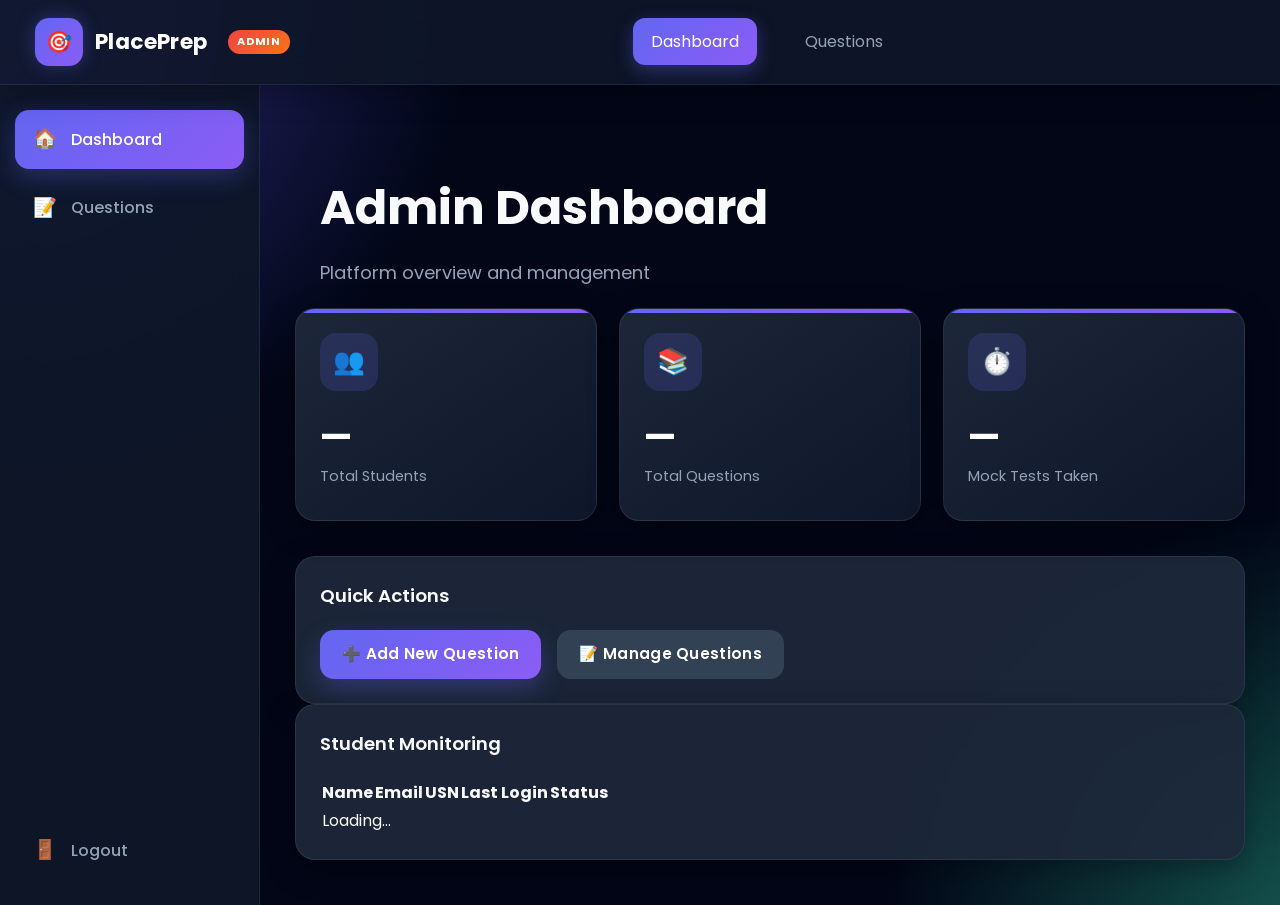
==== frontend/pages/admin-dashboard.html @ a9af1fd0 "Initial commit - Placement Preparation Portal" ====
<!DOCTYPE html>
<html lang="en">
<head>
  <meta charset="UTF-8">
  <meta name="viewport" content="width=device-width, initial-scale=1.0">
  <title>Admin Dashboard — PlacePrep</title>
  <link rel="stylesheet" href="../css/style.css">
  <style>
    .admin-badge {
      background: linear-gradient(135deg, var(--danger), #f97316);
      color: #fff; font-size: 0.7rem; font-weight: 700;
      padding: 0.2rem 0.6rem; border-radius: 999px; margin-left: 0.5rem;
    }
  </style>
</head>
<body>

<nav class="navbar">
  <div class="navbar-brand">
    <div class="logo-icon">🎯</div>
    PlacePrep <span class="admin-badge">ADMIN</span>
  </div>
  <ul class="navbar-nav">
    <li><a href="admin-dashboard.html" class="nav-link active">Dashboard</a></li>
    <li><a href="question-management.html" class="nav-link">Questions</a></li>
  </ul>
  <div class="navbar-end" id="navUser"></div>
</nav>

<div class="page-wrapper">
  <aside class="sidebar">
    <a class="sidebar-link active" href="admin-dashboard.html"><span class="icon">🏠</span>Dashboard</a>
    <a class="sidebar-link" href="question-management.html"><span class="icon">📝</span>Questions</a>
    <div style="flex:1"></div>
    <a class="sidebar-link" href="#" onclick="Auth.logout()"><span class="icon">🚪</span>Logout</a>
  </aside>

  <main class="main-content">
    <div class="page-header">
      <h1 class="page-title">Admin Dashboard</h1>
      <p class="page-subtitle">Platform overview and management</p>
    </div>

    <div class="stats-grid">
      <div class="stat-card" style="--accent-color: var(--primary)">
        <div class="stat-icon">👥</div>
        <div class="stat-value" id="totalStudents">—</div>
        <div class="stat-label">Total Students</div>
      </div>
      <div class="stat-card" style="--accent-color: var(--secondary)">
        <div class="stat-icon">📚</div>
        <div class="stat-value" id="totalQuestions">—</div>
        <div class="stat-label">Total Questions</div>
      </div>
      <div class="stat-card" style="--accent-color: var(--warning)">
        <div class="stat-icon">⏱️</div>
        <div class="stat-value" id="totalMockTests">—</div>
        <div class="stat-label">Mock Tests Taken</div>
      </div>
    </div>

    <div class="card mb-3">
      <div class="card-header">
        <span class="card-title">Quick Actions</span>
      </div>
      <div style="display:flex; gap:1rem; flex-wrap:wrap">
        <a href="question-management.html" class="btn btn-primary">➕ Add New Question</a>
        <a href="question-management.html" class="btn btn-secondary">📝 Manage Questions</a>
      </div>
    </div>

    <div class="card">
      <div class="card-header">
        <span class="card-title">Student Monitoring</span>
      </div>
      <div class="table-wrap">
        <table>
          <thead>
            <tr>
              <th>Name</th>
              <th>Email</th>
              <th>USN</th>
              <th>Last Login</th>
              <th>Status</th>
            </tr>
          </thead>
          <tbody id="studentsTable">
            <tr><td colspan="5" class="text-center text-muted">Loading…</td></tr>
          </tbody>
        </table>
      </div>
    </div>
  </main>
</div>

<script src="../js/api.js"></script>
<script>
  if (!requireAdmin()) throw '';
  initNavUser('navUser');

  async function loadAdminDashboard() {
    try {
      const data = await apiFetch('/admin/dashboard');
      document.getElementById('totalStudents').textContent  = data.totalStudents;
      document.getElementById('totalQuestions').textContent = data.totalQuestions;
      document.getElementById('totalMockTests').textContent = data.totalMockTests;
    } catch (e) {
      showToast('Failed to load dashboard stats: ' + e.message, 'error');
    }

    try {
      const students = await apiFetch('/admin/students');
      const tbody = document.getElementById('studentsTable');
      if (!students.length) {
        tbody.innerHTML = '<tr><td colspan="5" class="text-center text-muted">No students registered yet.</td></tr>';
        return;
      }
      tbody.innerHTML = students.map(s => `
        <tr>
          <td>${esc(s.name)}</td>
          <td>${esc(s.email)}</td>
          <td>${esc(s.usn)}</td>
          <td>${s.lastLogin === 'Never' ? '<span class="text-muted">Never</span>' : new Date(s.lastLogin).toLocaleString()}</td>
          <td>${s.isActive ? '<span class="badge badge-success">Active</span>' : '<span class="badge badge-danger">Inactive</span>'}</td>
        </tr>
      `).join('');
    } catch (e) {
      showToast('Failed to load students: ' + e.message, 'error');
    }
  }

  loadAdminDashboard();
</script>
</body>
</html>
---- frontend/css/style.css ----
/* =====================================================
   PLACEPREP UI - PART 1
   Fonts, Colors, Reset & Global Layout
===================================================== */

@import url('https://fonts.googleapis.com/css2?family=Poppins:wght@300;400;500;600;700;800&display=swap');

:root{

    --primary:#6366F1;
    --primary-light:#818CF8;
    --secondary:#8B5CF6;

    --success:#22C55E;
    --danger:#EF4444;
    --warning:#F59E0B;

    --dark:#020617;
    --dark-2:#0F172A;
    --dark-3:#1E293B;

    --card-bg:rgba(30,41,59,0.92);

    --border:rgba(148,163,184,.12);

    --text:#F8FAFC;
    --text-muted:#94A3B8;

    --shadow:
        0 10px 30px rgba(0,0,0,.35);

    --shadow-hover:
        0 20px 45px rgba(99,102,241,.25);

    --radius:18px;
    --radius-sm:12px;

    --transition:.30s ease;

}

/* ================= RESET ================= */

*{
    margin:0;
    padding:0;
    box-sizing:border-box;
}

html{
    scroll-behavior:smooth;
}

body{

    font-family:'Poppins',sans-serif;

    color:var(--text);

    background:
        radial-gradient(circle at top left,#312e81 0%,transparent 30%),
        radial-gradient(circle at bottom right,#134e4a 0%,transparent 25%),
        var(--dark);

    min-height:100vh;

    line-height:1.6;

}

/* ================= LINKS ================= */

a{

    text-decoration:none;

    color:inherit;

    transition:var(--transition);

}

a:hover{

    color:var(--primary-light);

}

/* ================= IMAGES ================= */

img{

    max-width:100%;

    display:block;

}

/* ================= LAYOUT ================= */

.container{

    width:min(1250px,92%);

    margin:auto;

    padding:30px 0;

}

.page-container{

    width:min(1250px,92%);

    margin:auto;

    padding:30px 0;

}

/* ================= SCROLLBAR ================= */

::-webkit-scrollbar{

    width:10px;

}

::-webkit-scrollbar-track{

    background:var(--dark);

}

::-webkit-scrollbar-thumb{

    background:var(--primary);

    border-radius:20px;

}

::-webkit-scrollbar-thumb:hover{

    background:var(--secondary);

}
/* =====================================================
   PLACEPREP UI - PART 2
   Navbar, Cards & Dashboard Statistics
===================================================== */

/* ================= NAVBAR ================= */

.navbar{

    position:sticky;

    top:0;

    z-index:1000;

    display:flex;

    align-items:center;

    justify-content:space-between;

    gap:20px;

    padding:18px 35px;

    background:rgba(15,23,42,.90);

    backdrop-filter:blur(16px);

    border-bottom:1px solid rgba(255,255,255,.08);

    box-shadow:0 8px 30px rgba(0,0,0,.30);

}

.navbar-brand{

    display:flex;

    align-items:center;

    gap:12px;

    font-size:1.35rem;

    font-weight:700;

    letter-spacing:.4px;

    color:white;

}

.logo-icon{

    width:48px;

    height:48px;

    border-radius:14px;

    display:flex;

    align-items:center;

    justify-content:center;

    font-size:1.3rem;

    background:linear-gradient(135deg,
    var(--primary),
    var(--secondary));

    box-shadow:0 0 18px rgba(99,102,241,.35);

}

.navbar-nav{
    list-style: none;
    display: flex;
    align-items: center;
    gap: 30px;          /* Space between menu items */
    flex-wrap: nowrap;
    white-space: nowrap;
}

.nav-link{
    color: var(--text-muted);
    padding: 12px 18px;
    border-radius: 12px;
    transition: var(--transition);
    white-space: nowrap;      /* Prevent Mock Test from breaking */
}

.nav-link:hover{

    background:rgba(99,102,241,.18);

    color:white;

}

.nav-link.active{

    background:linear-gradient(135deg,
    var(--primary),
    var(--secondary));

    color:white;

    box-shadow:0 6px 18px rgba(99,102,241,.35);

}

/* ================= PAGE TITLE ================= */

.page-header{

    margin-bottom:35px;

}

.page-title{

    font-size:2rem;

    font-weight:700;

    margin-bottom:8px;

}

.page-subtitle{

    color:var(--text-muted);

    font-size:.95rem;

}

/* ================= CARDS ================= */

.card{

    background:var(--card-bg);

    border:1px solid var(--border);

    border-radius:20px;

    padding:24px;

    box-shadow:var(--shadow);

    transition:var(--transition);

    overflow:hidden;

}

.card:hover{

    transform:translateY(-5px);

    box-shadow:var(--shadow-hover);

}

.card-header{

    display:flex;

    justify-content:space-between;

    align-items:center;

    margin-bottom:20px;

}

.card-title{

    font-size:1.15rem;

    font-weight:600;

}

/* ================= GRID ================= */

.grid{

    display:grid;

    gap:22px;

}

.grid-2{

    grid-template-columns:repeat(auto-fit,minmax(320px,1fr));

}

.grid-3{

    grid-template-columns:repeat(auto-fit,minmax(260px,1fr));

}

.grid-4{

    grid-template-columns:repeat(auto-fit,minmax(220px,1fr));

}

/* ================= DASHBOARD ================= */

.stats-grid{

    display:grid;

    grid-template-columns:repeat(auto-fit,minmax(230px,1fr));

    gap:22px;

    margin-bottom:35px;

}

.stat-card{

    background:linear-gradient(
    145deg,
    rgba(30,41,59,.95),
    rgba(15,23,42,.95));

    border:1px solid rgba(255,255,255,.08);

    border-radius:20px;

    padding:24px;

    position:relative;

    overflow:hidden;

    transition:var(--transition);

    box-shadow:var(--shadow);

}

.stat-card::before{

    content:"";

    position:absolute;

    top:0;

    left:0;

    width:100%;

    height:4px;

    background:linear-gradient(
    90deg,
    var(--primary),
    var(--secondary));

}

.stat-card:hover{

    transform:translateY(-6px);

    box-shadow:var(--shadow-hover);

}

.stat-icon{

    width:58px;

    height:58px;

    border-radius:16px;

    display:flex;

    align-items:center;

    justify-content:center;

    font-size:1.6rem;

    margin-bottom:18px;

    background:rgba(99,102,241,.18);

}

.stat-label{

    color:var(--text-muted);

    font-size:.90rem;

    margin-bottom:8px;

}

.stat-value{

    font-size:2.2rem;

    font-weight:700;

    color:white;

}

.stat-change{

    margin-top:10px;

    color:#22c55e;

    font-size:.82rem;

    font-weight:500;

}
/* =====================================================
   PLACEPREP UI - PART 3
   Buttons, Forms, Tables, Badges & Alerts
===================================================== */

/* ================= BUTTONS ================= */

.btn{

    display:inline-flex;

    align-items:center;

    justify-content:center;

    gap:8px;

    border:none;

    outline:none;

    cursor:pointer;

    border-radius:14px;

    padding:12px 22px;

    font-size:.95rem;

    font-weight:600;

    transition:all .30s ease;

    letter-spacing:.3px;

}

.btn:hover{

    transform:translateY(-3px);

}

.btn:active{

    transform:scale(.97);

}

.btn:disabled{

    opacity:.6;

    cursor:not-allowed;

    transform:none;

}

/* Primary */

.btn-primary{

    color:white;

    background:linear-gradient(
        135deg,
        var(--primary),
        var(--secondary)
    );

    box-shadow:0 10px 25px rgba(99,102,241,.30);

}

.btn-primary:hover{

    box-shadow:0 15px 35px rgba(99,102,241,.45);

}

/* Secondary */

.btn-secondary{

    background:#334155;

    color:white;

}

.btn-secondary:hover{

    background:#475569;

}

/* Success */

.btn-success{

    background:linear-gradient(
        135deg,
        #16a34a,
        #22c55e
    );

    color:white;

}

/* Danger */

.btn-danger{

    background:linear-gradient(
        135deg,
        #dc2626,
        #ef4444
    );

    color:white;

}

/* Outline */

.btn-outline{

    background:transparent;

    color:white;

    border:1px solid rgba(255,255,255,.15);

}

.btn-outline:hover{

    background:rgba(255,255,255,.08);

}

.btn-full{

    width:100%;

}

.btn-lg{

    padding:15px 28px;

    font-size:1rem;

}

/* ================= FORMS ================= */

.form-group{

    margin-bottom:22px;

}

.form-label{

    display:block;

    margin-bottom:8px;

    font-weight:600;

    color:white;

}

.form-control{

    width:100%;

    padding:14px 18px;

    border-radius:14px;

    border:1px solid rgba(255,255,255,.08);

    background:#0f172a;

    color:white;

    font-size:.95rem;

    transition:.30s;

}

.form-control::placeholder{

    color:#94a3b8;

}

.form-control:focus{

    outline:none;

    border-color:var(--primary);

    box-shadow:0 0 0 4px rgba(99,102,241,.18);

}

/* Select */

select.form-control{

    cursor:pointer;

}

/* Textarea */

textarea.form-control{

    min-height:130px;

    resize:vertical;

}

/* ================= TABLE ================= */

.table{

    width:100%;

    border-collapse:collapse;

    overflow:hidden;

    border-radius:18px;

}

.table thead{

    background:rgba(99,102,241,.12);

}

.table th{

    padding:18px;

    text-align:left;

    color:white;

    font-weight:600;

}

.table td{

    padding:16px;

    color:var(--text-muted);

    border-top:1px solid rgba(255,255,255,.06);

}

.table tbody tr{

    transition:.25s;

}

.table tbody tr:hover{

    background:rgba(255,255,255,.03);

}

/* ================= BADGES ================= */

.badge{

    display:inline-flex;

    align-items:center;

    justify-content:center;

    padding:6px 12px;

    border-radius:999px;

    font-size:.75rem;

    font-weight:600;

}

.badge-success{

    background:rgba(34,197,94,.18);

    color:#4ade80;

}

.badge-danger{

    background:rgba(239,68,68,.18);

    color:#f87171;

}

.badge-warning{

    background:rgba(245,158,11,.18);

    color:#fbbf24;

}

.badge-primary{

    background:rgba(99,102,241,.18);

    color:#c7d2fe;

}

/* Optional neutral badge */

.badge-secondary{

    background:rgba(148,163,184,.18);

    color:#cbd5e1;

}

/* ================= ALERTS ================= */

.alert{

    padding:16px 20px;

    border-radius:14px;

    margin-bottom:20px;

    font-weight:500;

    border-left:5px solid transparent;

}

.alert-success{

    background:rgba(34,197,94,.12);

    color:#86efac;

    border-left-color:#22c55e;

}

.alert-danger{

    background:rgba(239,68,68,.12);

    color:#fca5a5;

    border-left-color:#ef4444;

}

.alert-warning{

    background:rgba(245,158,11,.12);

    color:#fde68a;

    border-left-color:#f59e0b;

}

/* ================= PROGRESS BAR ================= */

.progress{

    width:100%;

    height:12px;

    background:#1e293b;

    border-radius:999px;

    overflow:hidden;

}

.progress-bar{

    height:100%;

    border-radius:999px;

    background:linear-gradient(
        90deg,
        var(--primary),
        var(--secondary)
    );

    transition:width .6s ease;

}

/* ================= INPUT ANIMATION ================= */

input,
textarea,
select,
button{

    transition:all .30s ease;

}

/* ================= SMALL FADE ================= */

.fade-in{

    animation:fadeIn .5s ease;

}

@keyframes fadeIn{

    from{

        opacity:0;

        transform:translateY(15px);

    }

    to{

        opacity:1;

        transform:translateY(0);

    }

}
/* =====================================================
   PLACEPREP UI - PART 4
   Practice & Mock Test
===================================================== */

/* ================= QUESTION CARD ================= */

.question-card{

    background:linear-gradient(
        145deg,
        rgba(30,41,59,.96),
        rgba(15,23,42,.96)
    );

    border:1px solid rgba(255,255,255,.08);

    border-radius:22px;

    padding:30px;

    box-shadow:var(--shadow);

    transition:.35s;

}

.question-card:hover{

    transform:translateY(-4px);

    box-shadow:var(--shadow-hover);

}

.question-title{

    font-size:1.35rem;

    font-weight:700;

    margin-bottom:25px;

    color:white;

    line-height:1.5;

}

/* ================= OPTIONS ================= */

.option{

    display:flex;

    align-items:center;

    gap:18px;

    padding:18px 20px;

    margin-bottom:16px;

    border-radius:16px;

    cursor:pointer;

    border:2px solid transparent;

    background:#0f172a;

    transition:all .30s ease;

}

.option:hover{

    border-color:var(--primary);

    transform:translateX(6px);

    background:#16213E;

}

.option.selected{

    border-color:var(--primary);

    background:linear-gradient(
        135deg,
        rgba(99,102,241,.20),
        rgba(139,92,246,.20)
    );

    box-shadow:0 8px 25px rgba(99,102,241,.25);

}

.option strong{

    width:38px;

    height:38px;

    border-radius:50%;

    display:flex;

    align-items:center;

    justify-content:center;

    background:var(--primary);

    color:white;

    flex-shrink:0;

}

/* ================= QUESTION NUMBER ================= */

#questionNumber{

    display:inline-block;

    padding:8px 18px;

    margin-bottom:18px;

    border-radius:999px;

    background:rgba(99,102,241,.18);

    color:#c7d2fe;

    font-weight:600;

}

/* ================= EXPLANATION ================= */

#explanation{

    margin-top:25px;

    border-left:5px solid var(--primary);

    background:rgba(99,102,241,.10);

    border-radius:14px;

    padding:18px;

}

/* ================= TIMER ================= */

.timer,

.timer-display{

    display:flex;

    align-items:center;

    justify-content:center;

    min-width:120px;

    padding:12px 20px;

    border-radius:14px;

    font-size:1.3rem;

    font-weight:700;

    color:white;

    background:linear-gradient(
        135deg,
        #dc2626,
        #ef4444
    );

    box-shadow:0 10px 25px rgba(239,68,68,.30);

}

.timer-display.urgent{

    animation:pulseTimer .8s infinite;

}

@keyframes pulseTimer{

    0%{

        transform:scale(1);

    }

    50%{

        transform:scale(1.05);

    }

    100%{

        transform:scale(1);

    }

}

/* ================= QUESTION PALETTE ================= */

.question-panel,

.qpanel-grid{

    display:grid;

    grid-template-columns:repeat(auto-fit,minmax(50px,1fr));

    gap:12px;

    margin:25px 0;

}

.question-box,

.qpanel-item{

    width:50px;

    height:50px;

    border-radius:14px;

    display:flex;

    align-items:center;

    justify-content:center;

    cursor:pointer;

    font-weight:700;

    background:#1e293b;

    color:#cbd5e1;

    border:2px solid transparent;

    transition:.30s;

}

.question-box:hover,

.qpanel-item:hover{

    transform:translateY(-3px);

    border-color:var(--primary);

}

.question-box.active,

.qpanel-item.current{

    background:linear-gradient(
        135deg,
        var(--primary),
        var(--secondary)
    );

    color:white;

}

.question-box.answered,

.qpanel-item.answered{

    background:#16a34a;

    color:white;

}

/* ================= MOCK TEST HEADER ================= */

.test-header{

    display:flex;

    align-items:center;

    justify-content:space-between;

    gap:20px;

    flex-wrap:wrap;

    margin-bottom:25px;

}

/* ================= RESULT CARD ================= */

#resultCard{

    text-align:center;

    padding:40px;

}

#resultCard h2{

    font-size:2rem;

    margin-bottom:20px;

}

#finalScore{

    font-size:3rem;

    color:var(--success);

    font-weight:700;

}

/* ================= CATEGORY DROPDOWN ================= */

select{

    background:#0f172a;

    color:white;

    border:1px solid rgba(255,255,255,.08);

    border-radius:14px;

    padding:12px 16px;

}

/* ================= BUTTON GROUP ================= */

.buttons{

    display:flex;

    justify-content:space-between;

    gap:15px;

    margin-top:30px;

}

.buttons .btn{

    flex:1;

}

/* ================= INTRO CARD ================= */

.intro-card{

    max-width:750px;

    margin:50px auto;

    text-align:center;

    padding:45px;

    border-radius:22px;

    background:linear-gradient(
        145deg,
        rgba(30,41,59,.95),
        rgba(15,23,42,.95)
    );

    box-shadow:var(--shadow);

}

.intro-card .icon{

    font-size:4rem;

    margin-bottom:20px;

}

.intro-card h2{

    font-size:2rem;

    margin-bottom:10px;

}

.intro-card p{

    color:var(--text-muted);

    margin-bottom:25px;

}

.intro-card ul{

    text-align:left;

    display:inline-block;

    margin-bottom:30px;

}

.intro-card li{

    margin-bottom:10px;

}
/* =====================================================
   PLACEPREP UI - PART 5
   Sidebar, Analytics, Bookmarks, Profile & Responsive
===================================================== */

/* ================= PAGE LAYOUT ================= */

.page-wrapper{

    display:flex;

    min-height:calc(100vh - 80px);

}

/* ================= SIDEBAR ================= */

.sidebar{

    width:260px;

    background:rgba(15,23,42,.92);

    backdrop-filter:blur(18px);

    border-right:1px solid rgba(255,255,255,.08);

    padding:25px 15px;

    display:flex;

    flex-direction:column;

    gap:10px;

    position:sticky;

    top:80px;

    height:calc(100vh - 80px);

}

.sidebar-link{

    display:flex;

    align-items:center;

    gap:14px;

    padding:14px 18px;

    border-radius:14px;

    color:var(--text-muted);

    transition:.30s;

    font-weight:500;

}

.sidebar-link:hover{

    background:rgba(99,102,241,.15);

    color:white;

    transform:translateX(5px);

}

.sidebar-link.active{

    background:linear-gradient(
        135deg,
        var(--primary),
        var(--secondary)
    );

    color:white;

    box-shadow:0 8px 25px rgba(99,102,241,.30);

}

.sidebar .icon{

    font-size:1.2rem;

}

/* ================= MAIN CONTENT ================= */

.main-content{

    flex:1;

    padding:35px;

}

/* ================= BOOKMARK CARD ================= */

.bookmark-card{

    transition:.35s;

}

.bookmark-card:hover{

    transform:translateY(-5px);

    box-shadow:var(--shadow-hover);

}

.remove-btn{

    border:none;

    background:transparent;

    color:var(--danger);

    cursor:pointer;

    font-size:1.2rem;

    transition:.30s;

}

.remove-btn:hover{

    transform:rotate(90deg) scale(1.2);

}

/* ================= EMPTY STATE ================= */

.empty-state{

    text-align:center;

    padding:70px 20px;

}

.empty-state .icon{

    font-size:4rem;

    margin-bottom:15px;

}

.empty-state p{

    color:var(--text-muted);

    margin-bottom:25px;

}

/* ================= ANALYTICS ================= */

.analytics-grid{

    display:grid;

    grid-template-columns:repeat(auto-fit,minmax(350px,1fr));

    gap:25px;

}

.bar-chart{

    display:flex;

    flex-direction:column;

    gap:18px;

}

.bar-row{

    display:flex;

    align-items:center;

    gap:15px;

}

.bar-label{

    width:160px;

    color:var(--text-muted);

    font-size:.9rem;

}

.bar-track{

    flex:1;

    background:#1e293b;

    border-radius:999px;

    overflow:hidden;

    height:18px;

}

.bar-fill{

    height:100%;

    display:flex;

    justify-content:flex-end;

    align-items:center;

    padding-right:10px;

    color:white;

    font-size:.72rem;

    font-weight:600;

    border-radius:999px;

    background:linear-gradient(
        90deg,
        var(--primary),
        var(--secondary)
    );

}

/* ================= PROFILE ================= */

.profile-card{

    max-width:650px;

    margin:auto;

}

.profile-avatar{

    width:110px;

    height:110px;

    border-radius:50%;

    display:flex;

    align-items:center;

    justify-content:center;

    font-size:2.5rem;

    margin:auto;

    margin-bottom:20px;

    background:linear-gradient(
        135deg,
        var(--primary),
        var(--secondary)
    );

    color:white;

    box-shadow:0 10px 30px rgba(99,102,241,.35);

}

/* ================= SPINNER ================= */

.spinner{

    width:55px;

    height:55px;

    margin:50px auto;

    border:5px solid rgba(255,255,255,.10);

    border-top:5px solid var(--primary);

    border-radius:50%;

    animation:spin 1s linear infinite;

}

@keyframes spin{

    to{

        transform:rotate(360deg);

    }

}

/* ================= FADE ================= */

.fade-up{

    animation:fadeUp .5s ease;

}

@keyframes fadeUp{

    from{

        opacity:0;

        transform:translateY(20px);

    }

    to{

        opacity:1;

        transform:translateY(0);

    }

}

/* ================= CARD HOVER ================= */

.card,
.stat-card,
.bookmark-card,
.question-card{

    transition:all .30s ease;

}

.card:hover,
.stat-card:hover,
.bookmark-card:hover,
.question-card:hover{

    transform:translateY(-6px);

}

/* ================= RESPONSIVE ================= */

@media(max-width:1000px){

    .sidebar{

        display:none;

    }

    .main-content{

        padding:20px;

    }

}

@media(max-width:768px){

    .navbar{

        flex-direction:column;

        align-items:flex-start;

        padding:18px;

    }

    .navbar-nav{

        flex-wrap:wrap;

        width:100%;

    }

    .stats-grid{

        grid-template-columns:1fr;

    }

    .analytics-grid{

        grid-template-columns:1fr;

    }

    .grid-2,
    .grid-3,
    .grid-4{

        grid-template-columns:1fr;

    }

    .buttons{

        flex-direction:column;

    }

    .question-panel,
    .qpanel-grid{

        grid-template-columns:repeat(5,1fr);

    }

    .bar-row{

        flex-direction:column;

        align-items:flex-start;

    }

    .bar-label{

        width:100%;

    }

}

@media(max-width:480px){

    .question-panel,
    .qpanel-grid{

        grid-template-columns:repeat(4,1fr);

    }

    .stat-value{

        font-size:1.8rem;

    }

    .page-title{

        font-size:1.6rem;

    }

}

/* ================= GLASS EFFECT ================= */

.glass{

    background:rgba(255,255,255,.05);

    backdrop-filter:blur(14px);

    border:1px solid rgba(255,255,255,.08);

}

/* ================= SELECTION ================= */

::selection{

    background:var(--primary);

    color:white;

}
.auth-page{

    min-height:100vh;

    display:flex;

    justify-content:center;

    align-items:center;

    background:
        radial-gradient(circle at top left,#6366f1 0%,transparent 35%),
        radial-gradient(circle at bottom right,#06b6d4 0%,transparent 35%),
        #0f172a;

}

.auth-container{

    width:100%;

    display:flex;

    justify-content:center;

    align-items:center;

    padding:30px;

}

.auth-card{

    width:420px;

    padding:45px;

    border-radius:24px;

    background:rgba(17,24,39,.75);

    backdrop-filter:blur(18px);

    border:1px solid rgba(255,255,255,.08);

    box-shadow:0 20px 50px rgba(0,0,0,.45);

}

.auth-card h1{

    text-align:center;

    margin-bottom:10px;

}

.auth-subtitle{

    text-align:center;

    color:var(--text-muted);

    margin-bottom:30px;

}

.auth-card .btn{

    width:100%;

}
.page-header{

    max-width:900px;

    margin:50px auto 20px;

}

.page-header h1{

    font-size:3rem;

    margin-bottom:12px;

}

.page-header p{

    color:var(--text-muted);

    font-size:18px;

}
.start-btn{

    width:250px;

    height:60px;

    font-size:18px;

    border-radius:15px;

    margin-top:25px;      /* Increase this value */

    background:linear-gradient(
        135deg,
        #6d63ff,
        #8c5dff
    );

    box-shadow:0 12px 30px rgba(109,99,255,.45);

}
.navbar-links{
    display: flex;
    align-items: center;
    gap: 28px;  
    flex-wrap: nowrap;            /* Increase or decrease as needed */
}

.navbar-links a{
    color: var(--text);
    text-decoration: none;
    font-weight: 600;
    transition: 0.3s;
}

.navbar-links a:hover{
    color: var(--primary-light);
}
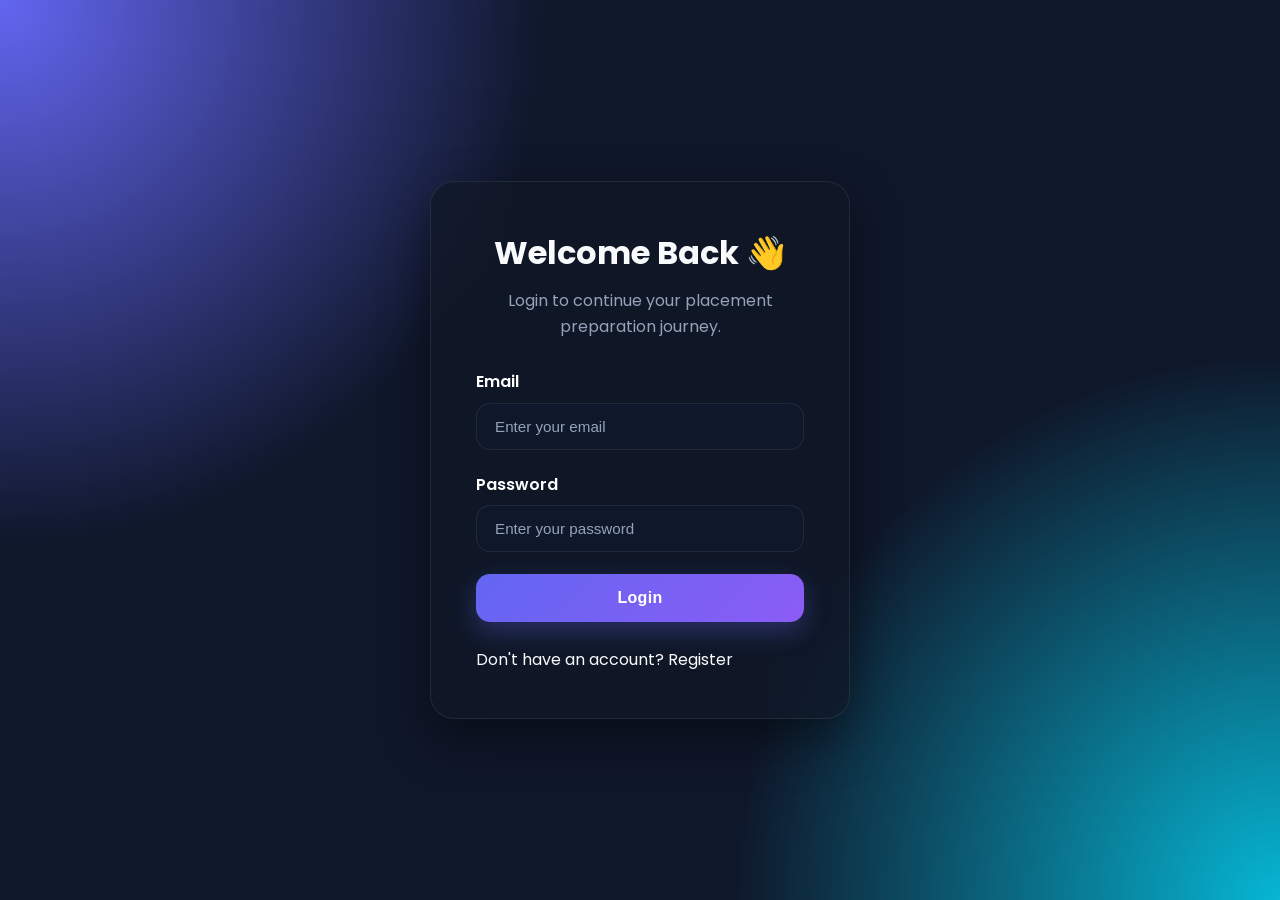
==== commit 612ffbc8: "Enhance placement portal and improve frontend" ====
--- a/frontend/pages/admin-dashboard.html
+++ b/frontend/pages/admin-dashboard.html
@@ -120,7 +120,7 @@
           <td>${esc(s.name)}</td>
           <td>${esc(s.email)}</td>
           <td>${esc(s.usn)}</td>
-          <td>${s.lastLogin === 'Never' ? '<span class="text-muted">Never</span>' : new Date(s.lastLogin).toLocaleString()}</td>
+          <td>${(!s.lastLogin || s.lastLogin === 'Never') ? '<span class="text-muted">Never</span>' : new Date(s.lastLogin).toLocaleString()}</td>
           <td>${s.isActive ? '<span class="badge badge-success">Active</span>' : '<span class="badge badge-danger">Inactive</span>'}</td>
         </tr>
       `).join('');
